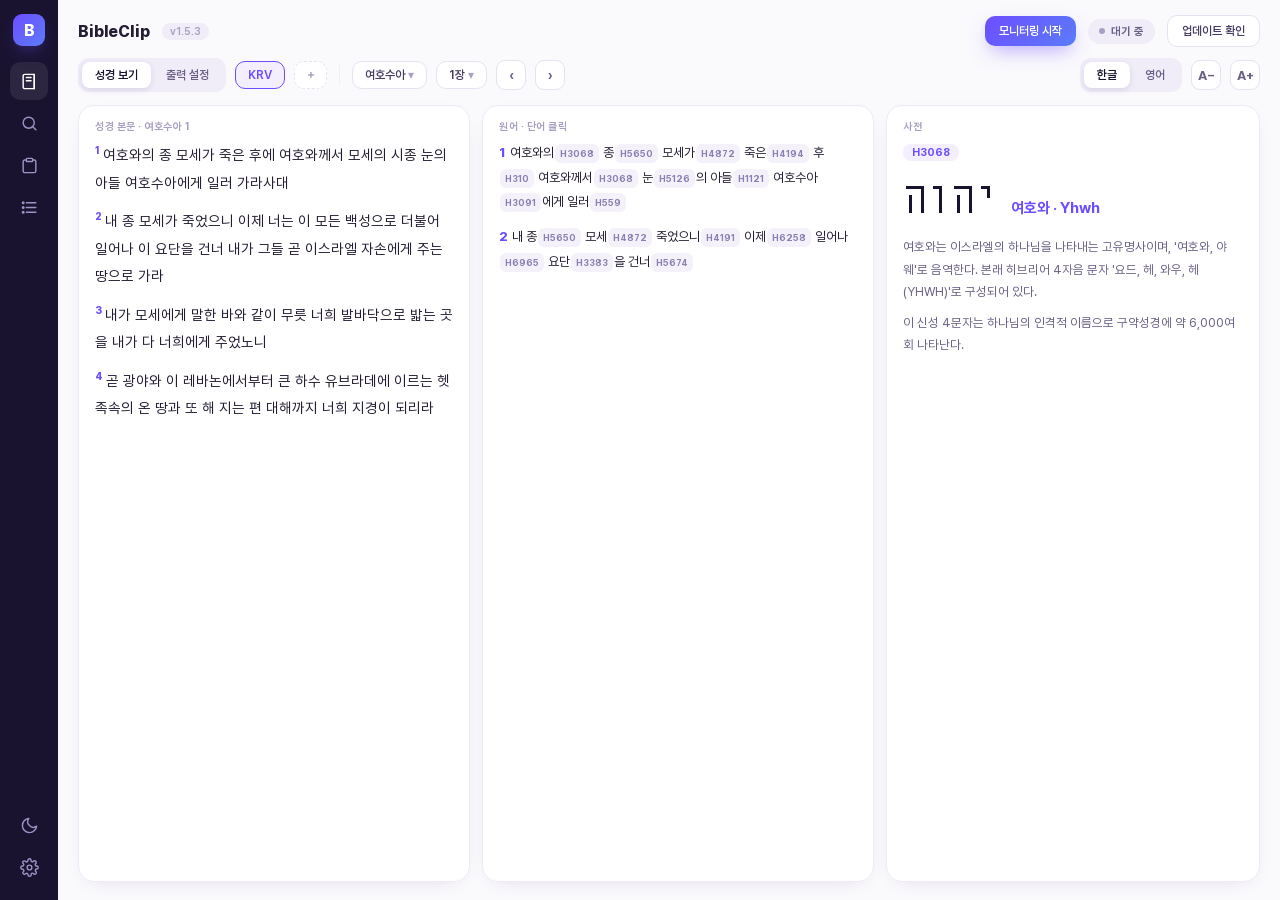
==== web/index.html @ 276874b5 "feat(web): 출력 설정 탭 (High Phase 3c) 상단 탭(성경 보기/출력 설정)으로 뷰어↔설정 화면 전환. 설정 화면은 표기 설정(세그 7개+토글 3개) · 출력 순" ====
<!DOCTYPE html>
<html lang="ko" data-theme="light">
<head>
<meta charset="UTF-8">
<meta name="viewport" content="width=device-width, initial-scale=1.0">
<title>BibleClip</title>
<link rel="stylesheet" href="css/fonts.css">
<link rel="stylesheet" href="css/tokens.css">
<link rel="stylesheet" href="css/styles.css">
</head>
<body>
<!-- Phase 1: static design system. Sample content is hardcoded (여호수아 1);
     real data wiring to the Library core comes in Phase 2 (pywebview bridge). -->
<div class="app">

  <!-- Left rail -->
  <nav class="rail">
    <div class="logo-tile">B</div>
    <div class="nav-icon on" title="성경 보기" aria-label="성경 보기">
      <!-- book -->
      <svg viewBox="0 0 24 24" fill="none" stroke="currentColor" stroke-width="1.8" stroke-linecap="round" stroke-linejoin="round"><path d="M4 5a2 2 0 0 1 2-2h12v18H6a2 2 0 0 1-2-2z"/><path d="M18 3v18"/><path d="M8 7h6M8 11h6"/></svg>
    </div>
    <div class="nav-icon" title="검색" aria-label="검색">
      <!-- search -->
      <svg viewBox="0 0 24 24" fill="none" stroke="currentColor" stroke-width="1.8" stroke-linecap="round" stroke-linejoin="round"><circle cx="11" cy="11" r="7"/><path d="m20 20-3.2-3.2"/></svg>
    </div>
    <div class="nav-icon" id="log-toggle" title="클립보드 로그" aria-label="클립보드 로그">
      <!-- clipboard -->
      <svg viewBox="0 0 24 24" fill="none" stroke="currentColor" stroke-width="1.8" stroke-linecap="round" stroke-linejoin="round"><rect x="8" y="3" width="8" height="4" rx="1"/><path d="M16 5h2a2 2 0 0 1 2 2v12a2 2 0 0 1-2 2H6a2 2 0 0 1-2-2V7a2 2 0 0 1 2-2h2"/></svg>
      <span class="nav-dot" id="log-dot" hidden></span>
    </div>
    <div class="nav-icon" title="역본 순서" aria-label="역본 순서">
      <!-- list -->
      <svg viewBox="0 0 24 24" fill="none" stroke="currentColor" stroke-width="1.8" stroke-linecap="round" stroke-linejoin="round"><path d="M8 6h12M8 12h12M8 18h12"/><circle cx="4" cy="6" r="1"/><circle cx="4" cy="12" r="1"/><circle cx="4" cy="18" r="1"/></svg>
    </div>
    <div class="spacer"></div>
    <div class="nav-icon" id="theme-toggle" title="테마 전환" aria-label="테마 전환">
      <!-- moon -->
      <svg viewBox="0 0 24 24" fill="none" stroke="currentColor" stroke-width="1.8" stroke-linecap="round" stroke-linejoin="round"><path d="M21 12.8A9 9 0 1 1 11.2 3a7 7 0 0 0 9.8 9.8z"/></svg>
    </div>
    <div class="nav-icon" title="설정" aria-label="설정">
      <!-- gear -->
      <svg viewBox="0 0 24 24" fill="none" stroke="currentColor" stroke-width="1.8" stroke-linecap="round" stroke-linejoin="round"><circle cx="12" cy="12" r="3"/><path d="M19.4 15a1.6 1.6 0 0 0 .3 1.8l.1.1a2 2 0 1 1-2.8 2.8l-.1-.1a1.6 1.6 0 0 0-1.8-.3 1.6 1.6 0 0 0-1 1.5V21a2 2 0 1 1-4 0v-.1a1.6 1.6 0 0 0-1-1.5 1.6 1.6 0 0 0-1.8.3l-.1.1a2 2 0 1 1-2.8-2.8l.1-.1a1.6 1.6 0 0 0 .3-1.8 1.6 1.6 0 0 0-1.5-1H3a2 2 0 1 1 0-4h.1a1.6 1.6 0 0 0 1.5-1 1.6 1.6 0 0 0-.3-1.8l-.1-.1a2 2 0 1 1 2.8-2.8l.1.1a1.6 1.6 0 0 0 1.8.3H9a1.6 1.6 0 0 0 1-1.5V3a2 2 0 1 1 4 0v.1a1.6 1.6 0 0 0 1 1.5 1.6 1.6 0 0 0 1.8-.3l.1-.1a2 2 0 1 1 2.8 2.8l-.1.1a1.6 1.6 0 0 0-.3 1.8V9a1.6 1.6 0 0 0 1.5 1H21a2 2 0 1 1 0 4h-.1a1.6 1.6 0 0 0-1.5 1z"/></svg>
    </div>
  </nav>

  <!-- Main -->
  <div class="main">

    <!-- Top bar -->
    <header class="topbar">
      <span class="brand">BibleClip</span>
      <span class="ver">v1.5.3</span>
      <span class="spacer"></span>
      <button class="btn primary" id="monitor-btn">모니터링 시작</button>
      <span class="badge" id="status-badge">대기 중</span>
      <button class="btn">업데이트 확인</button>
    </header>

    <!-- Controls -->
    <div class="controls">
      <div class="seg" id="tab-seg" data-seg="tab">
        <div class="opt on" data-tab="viewer">성경 보기</div>
        <div class="opt" data-tab="settings">출력 설정</div>
      </div>
      <!-- Viewer-only controls; hidden while the 출력 설정 tab is active. -->
      <span class="viewer-controls" id="viewer-controls">
        <!-- Only the versions currently in use show as chips (rendered live into
             #ver-chips); the rest live behind the "+" (역본 추가·관리). The first
             chip is the primary version — it drives the book/chapter pickers and
             the original-language panel. Clicking a chip removes it. -->
        <span class="ver-chips" id="ver-chips"><span class="pill sel">KRV</span></span>
        <span class="pill add" id="ver-add" title="역본 추가·관리">＋</span>
        <span class="vsep"></span>
        <span class="pill dropdown" id="book-pill">여호수아</span>
        <span class="pill dropdown" id="chapter-pill">1장</span>
        <span class="mini" id="prev-ch" title="이전 장">‹</span>
        <span class="mini" id="next-ch" title="다음 장">›</span>
        <span class="spacer"></span>
        <div class="seg" data-seg="lang">
          <div class="opt on">한글</div>
          <div class="opt">영어</div>
        </div>
        <span class="mini" title="글자 작게">A−</span>
        <span class="mini" title="글자 크게">A+</span>
      </span>
    </div>

    <!-- Three panels -->
    <div class="panels" id="viewer-view">

      <!-- Scripture -->
      <section class="card">
        <div class="card-head" id="scripture-head">성경 본문 · 여호수아 1</div>
        <div class="card-body scripture" id="scripture">
          <div class="v"><span class="vnum">1</span>여호와의 종 모세가 죽은 후에 여호와께서 모세의 시종 눈의 아들 여호수아에게 일러 가라사대</div>
          <div class="v"><span class="vnum">2</span>내 종 모세가 죽었으니 이제 너는 이 모든 백성으로 더불어 일어나 이 요단을 건너 내가 그들 곧 이스라엘 자손에게 주는 땅으로 가라</div>
          <div class="v"><span class="vnum">3</span>내가 모세에게 말한 바와 같이 무릇 너희 발바닥으로 밟는 곳을 내가 다 너희에게 주었노니</div>
          <div class="v"><span class="vnum">4</span>곧 광야와 이 레바논에서부터 큰 하수 유브라데에 이르는 헷 족속의 온 땅과 또 해 지는 편 대해까지 너희 지경이 되리라</div>
        </div>
      </section>

      <!-- Interlinear / original language -->
      <section class="card">
        <div class="card-head">원어 · 단어 클릭</div>
        <div class="card-body interlin" id="interlin">
          <div class="v"><span class="vnum">1</span>여호와의<span class="strong">H3068</span> 종<span class="strong">H5650</span> 모세가<span class="strong">H4872</span> 죽은<span class="strong">H4194</span> 후<span class="strong">H310</span> 여호와께서<span class="strong">H3068</span> 눈<span class="strong">H5126</span>의 아들<span class="strong">H1121</span> 여호수아<span class="strong">H3091</span>에게 일러<span class="strong">H559</span></div>
          <div class="v"><span class="vnum">2</span>내 종<span class="strong">H5650</span> 모세<span class="strong">H4872</span> 죽었으니<span class="strong">H4191</span> 이제<span class="strong">H6258</span> 일어나<span class="strong">H6965</span> 요단<span class="strong">H3383</span>을 건너<span class="strong">H5674</span></div>
        </div>
      </section>

      <!-- Lexicon -->
      <section class="card">
        <div class="card-head">사전</div>
        <div class="card-body lex" id="lexicon">
          <span class="chip">H3068</span>
          <div class="lex-head">
            <span class="heb">יהוה</span>
            <span class="rom">여호와 · Yhwh</span>
          </div>
          <div class="lex-body">
            <p>여호와는 이스라엘의 하나님을 나타내는 고유명사이며, '여호와, 야웨'로 음역한다. 본래 히브리어 4자음 문자 '요드, 헤, 와우, 헤(YHWH)'로 구성되어 있다.</p>
            <p>이 신성 4문자는 하나님의 인격적 이름으로 구약성경에 약 6,000여회 나타난다.</p>
          </div>
        </div>
      </section>

    </div>

    <!-- Output-settings view (출력 설정 탭). Format rows + output order are
         rendered live by app.js; the preview shows what a caught reference
         would put on the clipboard. -->
    <div class="settings-view" id="settings-view" hidden>
      <section class="card set-card">
        <div class="card-head">표기 설정 · 한국어 역본</div>
        <div class="card-body">
          <p class="set-note">※ 영어 역본(ESV/NKJV 등)은 항상 영어식+하이픈으로 출력됩니다.</p>
          <div id="set-format"></div>
        </div>
      </section>
      <section class="card set-card">
        <div class="card-head">출력 순서 · 복사에 사용할 역본</div>
        <div class="card-body" id="set-order"></div>
      </section>
      <section class="card set-card">
        <div class="card-head">미리보기 · 요 1:1-3</div>
        <div class="card-body"><pre class="preview" id="set-preview">…</pre></div>
      </section>
    </div>
  </div>

  <!-- Activity log drawer (slides in from the right; toggled by the rail
       clipboard icon). Lists clipboard references caught while monitoring;
       each row re-navigates the viewer when clicked. -->
  <aside class="drawer" id="log-drawer" hidden>
    <div class="drawer-head">
      <span>클립보드 로그</span>
      <span class="drawer-close" id="log-close" title="닫기">✕</span>
    </div>
    <div class="drawer-body" id="log-list">
      <div class="log-empty">모니터링 중 인식한 구절이 여기에 쌓입니다.</div>
    </div>
  </aside>

</div>

<!-- Transient confirmation when a reference is converted on the clipboard. -->
<div class="toast-wrap" id="toast-wrap"></div>

<script src="app.js"></script>
</body>
</html>
---- web/css/fonts.css ----
/* BibleClip — bundled webfont (Pretendard, SIL OFL 1.1).
   Self-hosted for offline / identical rendering on Windows + macOS.
   src order: woff2 (smallest, what the webview actually loads) → otf (mac
   distribution) → ttf (windows distribution). All three are shipped in
   web/fonts/ per the design requirement to provide ttf + otf together. */

@font-face {
  font-family: "Pretendard";
  font-style: normal; font-weight: 400; font-display: swap;
  src: url("../fonts/Pretendard-Regular.woff2") format("woff2"),
       url("../fonts/Pretendard-Regular.otf") format("opentype"),
       url("../fonts/Pretendard-Regular.ttf") format("truetype");
}
@font-face {
  font-family: "Pretendard";
  font-style: normal; font-weight: 600; font-display: swap;
  src: url("../fonts/Pretendard-SemiBold.woff2") format("woff2"),
       url("../fonts/Pretendard-SemiBold.otf") format("opentype"),
       url("../fonts/Pretendard-SemiBold.ttf") format("truetype");
}
@font-face {
  font-family: "Pretendard";
  font-style: normal; font-weight: 700; font-display: swap;
  src: url("../fonts/Pretendard-Bold.woff2") format("woff2"),
       url("../fonts/Pretendard-Bold.otf") format("opentype"),
       url("../fonts/Pretendard-Bold.ttf") format("truetype");
}
@font-face {
  font-family: "Pretendard";
  font-style: normal; font-weight: 800; font-display: swap;
  src: url("../fonts/Pretendard-ExtraBold.woff2") format("woff2"),
       url("../fonts/Pretendard-ExtraBold.otf") format("opentype"),
       url("../fonts/Pretendard-ExtraBold.ttf") format("truetype");
}
---- web/css/tokens.css ----
/* BibleClip — design tokens (High redesign, Phase 1).
   Single source of truth for color / type / spacing / radius / shadow.
   Light is the default; [data-theme="dark"] on <html> swaps the palette.
   Accent (purple/indigo) and the left rail stay constant across themes. */

:root {
  /* ---- Accent (theme-invariant) ---- */
  --accent:        #6D4DFF;
  --accent-2:      #5B7CFA;
  --accent-hover:  #5B3DF0;
  --accent-grad:   linear-gradient(135deg, #6D4DFF, #5B7CFA);
  --on-accent:     #FFFFFF;
  /* accent as TEXT (verse #, chip, romanization, links). Brightened in dark
     mode for legibility on dark surfaces. */
  --accent-text:   #6D4DFF;

  /* ---- Left rail (dark in both themes) ---- */
  --rail-bg:       #1A1330;
  --rail-icon:     #9D92C4;
  --rail-icon-on:  #FFFFFF;
  --rail-icon-on-bg: rgba(255, 255, 255, .08);

  /* ---- Surfaces / text (LIGHT) ---- */
  --app-bg:        #FAF9FC;
  --card-bg:       #FFFFFF;
  --card-border:   #EFEBF6;
  --card-shadow:   0 6px 22px -14px rgba(60, 40, 100, .25);
  --text:          #241D33;
  --text-muted:    #6A6086;
  --text-dim:      #A99FC0;
  --hairline:      #EEF0F3;

  /* ---- Controls (LIGHT) ---- */
  --pill-bg:       #FFFFFF;
  --pill-border:   #E7E2F0;
  --pill-text:     #473D63;
  --pill-sel-bg:   #F3EFFE;
  --pill-sel-border: var(--accent);
  --pill-sel-text: var(--accent);
  --seg-bg:        #F0ECF8;
  --seg-sel-bg:    #FFFFFF;
  --seg-text:      #6A6086;
  --seg-sel-text:  #1A1330;
  --seg-sel-shadow: 0 2px 6px rgba(60, 40, 100, .12);

  /* ---- Scripture / original-language accents (LIGHT) ---- */
  --vtag:          var(--accent-text);
  --strong-bg:     #F4F1FB;
  --strong-fg:     #8A7FB0;
  --chip-bg:       #F3EFFE;
  --chip-fg:       var(--accent-text);
  --heb:           #1A1330;
  --rom:           var(--accent-text);
  --link:          var(--accent-text);

  /* ---- Status badge (LIGHT) ---- */
  --badge-ok-bg:   #EEF7EE;
  --badge-ok-fg:   #5B8F5B;
  --badge-ok-dot:  #46C160;
  --badge-off-bg:  #F0ECF8;
  --badge-off-fg:  #6A6086;
  --badge-off-dot: #A99FC0;
  --ver-pill-bg:   #F0ECF8;
  --ver-pill-fg:   #A99FC0;

  /* ---- Type ----
     UI + scripture body both use Pretendard (bundled as ttf+otf, see
     css/fonts.css). --font-heb is a Hebrew-capable stack for lexicon glyphs. */
  --font-ui: "Pretendard", "Apple SD Gothic Neo", "Malgun Gothic",
             "Segoe UI", "Noto Sans KR", system-ui, sans-serif;
  --font-heb: "SBL Hebrew", "Times New Roman", "Noto Serif Hebrew", serif;

  --fs-scripture: 14.5px;
  --lh-scripture: 1.9;
  --fs-heb: 48px;          /* lexicon headword (original-language) — prominent */

  /* ---- Spacing scale (4px base) ---- */
  --sp-1: 4px;
  --sp-2: 8px;
  --sp-3: 12px;
  --sp-4: 16px;
  --sp-5: 20px;
  --sp-6: 24px;

  /* ---- Radius ---- */
  --r-sm:   8px;
  --r-md:   10px;
  --r-lg:   16px;
  --r-pill: 999px;

  --rail-w: 58px;
}

:root[data-theme="dark"] {
  --accent-text:   #9A86FF;        /* brighter purple for text on dark surfaces */
  --app-bg:        #0F0B1A;
  --card-bg:       #171127;
  --card-border:   #2A2140;
  --card-shadow:   0 8px 26px -16px rgba(0, 0, 0, .7);
  --text:          #ECE9F5;
  --text-muted:    #A99FC6;
  --text-dim:      #7D7399;
  --hairline:      #241C3A;

  --pill-bg:       #1D1633;
  --pill-border:   #2A2140;
  --pill-text:     #CFC9E4;
  --pill-sel-bg:   #241A3F;
  --seg-bg:        #1D1633;
  --seg-sel-bg:    #2A2140;
  --seg-text:      #A99FC6;
  --seg-sel-text:  #FFFFFF;
  --seg-sel-shadow: 0 2px 6px rgba(0, 0, 0, .4);

  --strong-bg:     #241A3F;
  --strong-fg:     #B9AEF0;
  --chip-bg:       #241A3F;
  --heb:           #ECE9F5;

  --badge-ok-bg:   #14301C;
  --badge-ok-fg:   #7FD08B;
  --badge-off-bg:  #1D1633;
  --badge-off-fg:  #A99FC6;
  --ver-pill-bg:   #1D1633;
  --ver-pill-fg:   #7D7399;
}
---- web/css/styles.css ----
/* BibleClip — component & layout styles (High redesign, Phase 1).
   Consumes tokens.css. No data wiring yet (Phase 2). */

* { box-sizing: border-box; margin: 0; padding: 0; }

/* The [hidden] attribute must always win over component display rules
   (.drawer/.panels/etc. set display, which would otherwise outrank it). */
[hidden] { display: none !important; }

html, body { height: 100%; }

body {
  font-family: var(--font-ui);
  background: var(--app-bg);
  color: var(--text);
  -webkit-font-smoothing: antialiased;
  text-rendering: optimizeLegibility;
}

/* ===== App shell: rail + main ===== */
.app {
  display: flex;
  height: 100vh;
  min-height: 0;
  position: relative;  /* anchors the activity-log drawer overlay */
}

/* ---- Left rail ---- */
.rail {
  width: var(--rail-w);
  flex: 0 0 var(--rail-w);
  background: var(--rail-bg);
  display: flex;
  flex-direction: column;
  align-items: center;
  padding: 14px 0;
  gap: 4px;
}
.rail .logo-tile {
  width: 32px; height: 32px;
  border-radius: 9px;
  background: var(--accent-grad);
  display: flex; align-items: center; justify-content: center;
  color: #fff; font-weight: 800; font-size: 16px;
  margin-bottom: 12px;
  box-shadow: 0 8px 18px -8px rgba(109, 77, 255, .7);
}
.rail .nav-icon {
  width: 38px; height: 38px;
  border-radius: 10px;
  display: flex; align-items: center; justify-content: center;
  color: var(--rail-icon);
  cursor: pointer;
  transition: background .15s, color .15s;
}
.rail .nav-icon svg { width: 19px; height: 19px; }
.rail .nav-icon:hover { color: #cfc7ea; background: rgba(255,255,255,.05); }
.rail .nav-icon.on { background: var(--rail-icon-on-bg); color: var(--rail-icon-on); }
.rail .spacer { flex: 1; }

/* ---- Main column ---- */
.main {
  flex: 1;
  display: flex;
  flex-direction: column;
  min-width: 0;
}

/* ---- Top bar ---- */
.topbar {
  display: flex;
  align-items: center;
  gap: var(--sp-3);
  padding: 15px 20px 11px;
}
.topbar .brand { font-weight: 800; font-size: 16px; color: var(--text); letter-spacing: -.01em; }
.topbar .ver {
  font-size: 10.5px; font-weight: 600; color: var(--ver-pill-fg);
  background: var(--ver-pill-bg); padding: 2px 8px; border-radius: var(--r-pill);
}
.topbar .spacer { flex: 1; }

.btn {
  font-family: inherit;
  font-size: 12px; font-weight: 600;
  padding: 8px 14px;
  border-radius: var(--r-md);
  border: 1px solid var(--pill-border);
  background: var(--pill-bg);
  color: var(--pill-text);
  cursor: pointer;
  transition: border-color .15s, background .15s, transform .05s;
}
.btn:hover { border-color: var(--accent); }
.btn:active { transform: translateY(1px); }
.btn.primary {
  border: none; color: var(--on-accent);
  background: var(--accent-grad);
  box-shadow: 0 8px 20px -6px rgba(109, 77, 255, .55);
}
.btn.primary:hover { filter: brightness(1.04); }

.badge {
  display: inline-flex; align-items: center; gap: 6px;
  font-size: 11px; font-weight: 700;
  padding: 6px 11px; border-radius: var(--r-pill);
  background: var(--badge-off-bg); color: var(--badge-off-fg);
}
.badge::before {
  content: ""; width: 6px; height: 6px; border-radius: 50%;
  background: var(--badge-off-dot);
}
.badge.on { background: var(--badge-ok-bg); color: var(--badge-ok-fg); }
.badge.on::before {
  background: var(--badge-ok-dot);
  box-shadow: 0 0 0 3px rgba(70, 193, 96, .2);
}

/* ---- Controls row ---- */
.controls {
  display: flex; align-items: center; gap: 9px; flex-wrap: wrap;
  padding: 0 20px 13px;
}
.seg {
  display: inline-flex; background: var(--seg-bg);
  border-radius: 11px; padding: 4px; gap: 2px;
}
.seg .opt {
  font-size: 12px; font-weight: 600; color: var(--seg-text);
  padding: 6px 13px; border-radius: var(--r-sm);
  cursor: pointer; transition: background .15s, color .15s; user-select: none;
}
.seg .opt.on {
  background: var(--seg-sel-bg); color: var(--seg-sel-text);
  box-shadow: var(--seg-sel-shadow);
}
.pill {
  border: 1px solid var(--pill-border); border-radius: var(--r-md);
  background: var(--pill-bg); color: var(--pill-text);
  padding: 6px 12px; font-size: 12px; font-weight: 600;
  cursor: pointer; transition: border-color .15s, background .15s; user-select: none;
}
.pill.sel { border-color: var(--pill-sel-border); color: var(--pill-sel-text); background: var(--pill-sel-bg); }
.pill.dropdown::after { content: " ▾"; color: var(--text-dim); }
/* Compact "add version" button — keeps the row clean (only in-use versions
   show as chips; everything else lives behind this). */
.pill.add {
  padding: 6px 10px; color: var(--text-dim);
  border-style: dashed; font-weight: 700;
}
.pill.add:hover { color: var(--accent); border-color: var(--accent); border-style: solid; }
/* in-use version chips (rendered live; first = primary) */
.ver-chips { display: inline-flex; align-items: center; gap: 6px; flex-wrap: wrap; }
.pill.sel.primary { box-shadow: inset 0 0 0 1px var(--accent); }
.pill.sel.primary::before {
  content: ""; display: inline-block; vertical-align: middle;
  width: 5px; height: 5px; border-radius: 50%;
  background: var(--accent); margin-right: 6px;
}
.pill.sel .x { margin-left: 6px; opacity: .55; font-weight: 700; }
.pill.sel:hover .x { opacity: 1; }
/* subtle divider between version chips and the book/chapter group */
.controls .vsep { width: 1px; height: 20px; background: var(--hairline); margin: 0 3px; }
.mini {
  width: 30px; height: 30px; border-radius: 9px;
  border: 1px solid var(--pill-border); background: var(--pill-bg);
  color: var(--text-muted); font-weight: 700; font-size: 13px;
  display: inline-flex; align-items: center; justify-content: center;
  cursor: pointer; transition: border-color .15s;
}
.mini:hover { border-color: var(--accent); }
.controls .spacer { flex: 1; }
/* Viewer-only controls flow inline within .controls (their own spacer pushes
   the lang/font group right); hidden as a unit on the 출력 설정 tab. */
.viewer-controls {
  display: flex; align-items: center; gap: 9px; flex-wrap: wrap; flex: 1;
}

/* ===== Output-settings view (출력 설정 탭) ===== */
.settings-view {
  flex: 1; overflow-y: auto;
  padding: 0 20px 18px;
  display: flex; flex-direction: column; gap: 12px;
}
.settings-view::-webkit-scrollbar { width: 10px; }
.settings-view::-webkit-scrollbar-thumb {
  background: var(--card-border); border-radius: 999px; border: 3px solid var(--app-bg);
}
.set-card { flex: 0 0 auto; }
.set-card .card-body { padding: 8px 16px 16px; overflow: visible; }
.set-note { font-size: 11.5px; color: var(--text-dim); line-height: 1.6; margin-bottom: 10px; }

.set-row { display: flex; align-items: center; gap: 12px; padding: 6px 0; flex-wrap: wrap; }
.set-label { font-size: 12px; font-weight: 600; color: var(--text-muted); }
.set-row > .set-label { width: 84px; flex: 0 0 84px; }
/* segmented buttons reuse .seg/.opt */
.set-row .seg { flex-wrap: wrap; }

.set-toggle {
  display: flex; align-items: center; justify-content: space-between;
  gap: 12px; padding: 9px 0; cursor: pointer; user-select: none;
  border-top: 1px solid var(--hairline);
}
.set-toggle:first-child { border-top: none; }
.set-toggle .set-label { flex: 1; color: var(--text); }
.switch {
  position: relative; flex: 0 0 auto;
  width: 38px; height: 22px; border-radius: 999px;
  background: var(--seg-bg); transition: background .15s;
}
.switch .knob {
  position: absolute; top: 3px; left: 3px;
  width: 16px; height: 16px; border-radius: 50%;
  background: #fff; box-shadow: 0 1px 3px rgba(0,0,0,.3); transition: left .15s;
}
.switch.on { background: var(--accent); }
.switch.on .knob { left: 19px; }

/* output order list */
.order-row {
  display: flex; align-items: center; gap: 8px;
  padding: 7px 10px; margin-bottom: 6px;
  border: 1px solid var(--card-border); border-radius: var(--r-md);
}
.order-idx { font-size: 11px; font-weight: 700; color: var(--accent-text); width: 16px; }
.order-name { flex: 1; font-size: 12.5px; font-weight: 600; color: var(--text); }
.order-disp { color: var(--text-dim); font-weight: 500; font-size: 11px; margin-left: 6px; }
.order-btn {
  width: 26px; height: 26px; border-radius: 7px;
  border: 1px solid var(--pill-border); background: var(--pill-bg);
  color: var(--text-muted); font-size: 12px; font-weight: 700;
  display: inline-flex; align-items: center; justify-content: center; cursor: pointer;
  transition: border-color .15s, color .15s;
}
.order-btn:hover { border-color: var(--accent); color: var(--accent); }
.order-btn[disabled] { opacity: .35; cursor: default; border-color: var(--pill-border); color: var(--text-dim); }
.order-empty { color: var(--text-dim); font-size: 12.5px; padding: 6px 0 10px; }
.set-add {
  margin-top: 4px; padding: 7px 12px; font-size: 12px; font-weight: 700;
  color: var(--text-dim); border: 1px dashed var(--pill-border);
  border-radius: var(--r-md); background: none; cursor: pointer;
  transition: border-color .15s, color .15s;
}
.set-add:hover { color: var(--accent); border-color: var(--accent); border-style: solid; }

.preview {
  font-family: var(--font-ui); font-size: 12.5px; line-height: 1.8;
  color: var(--text-muted); white-space: pre-wrap; word-break: break-word; margin: 0;
}

/* ===== Three-panel grid ===== */
.panels {
  flex: 1;
  display: grid;
  grid-template-columns: 1.05fr 1.05fr 1fr;
  gap: 12px;
  padding: 0 20px 18px;
  min-height: 0;
}
.card {
  background: var(--card-bg);
  border: 1px solid var(--card-border);
  border-radius: var(--r-lg);
  box-shadow: var(--card-shadow);
  display: flex; flex-direction: column;
  min-height: 0; overflow: hidden;
}
.card .card-head {
  font-size: 10.5px; font-weight: 700; letter-spacing: .05em;
  color: var(--text-dim);
  padding: 14px 16px 6px;
  text-transform: uppercase;
}
.card .card-body {
  padding: 2px 16px 16px;
  overflow-y: auto;
  flex: 1;
}

/* ---- Scripture panel (sans-serif body; Strong's codes hidden here) ---- */
.scripture { font-family: var(--font-ui); font-size: var(--fs-scripture); line-height: var(--lh-scripture); color: var(--text); }
.scripture .v { margin-bottom: 11px; }
.scripture .v.multi { margin-bottom: 15px; }
.scripture .vnum {
  color: var(--vtag); font-weight: 800; font-size: .7em;
  vertical-align: super; margin-right: 3px; font-family: var(--font-ui);
}
/* one line per version when several are shown in parallel */
.scripture .vline { display: block; }
.scripture .vline + .vline { margin-top: 4px; }
.scripture .vver {
  display: inline-block; font-size: 9.5px; font-weight: 800;
  color: var(--chip-fg); background: var(--chip-bg);
  border-radius: 6px; padding: 1px 6px; margin-right: 6px;
  vertical-align: middle; letter-spacing: .02em; font-family: var(--font-ui);
}

/* Strong's number chip (inline, in scripture + interlinear) */
.strong {
  display: inline-block; font-family: var(--font-ui);
  font-size: 9px; font-weight: 700; vertical-align: middle;
  color: var(--strong-fg); background: var(--strong-bg);
  border-radius: 6px; padding: 1px 5px; margin: 0 1px;
  cursor: pointer;
}
.strong:hover { color: var(--accent); }

/* ---- Interlinear panel ---- */
.interlin { font-size: 13px; line-height: var(--lh-scripture); color: var(--text); }
.interlin .v { margin-bottom: 10px; }
.interlin .vnum { color: var(--vtag); font-weight: 800; margin-right: 4px; }

/* ---- Lexicon panel ---- */
.lex .chip {
  display: inline-block; font-size: 10.5px; font-weight: 700;
  color: var(--chip-fg); background: var(--chip-bg);
  border-radius: var(--r-sm); padding: 2px 9px; margin-bottom: 8px;
}
.lex .lex-head { display: flex; align-items: baseline; gap: 12px; flex-wrap: wrap; margin-bottom: 12px; }
.lex .lex-head .heb { font-family: var(--font-heb); font-size: var(--fs-heb); line-height: 1.15; color: var(--heb); }
.lex .lex-head .rom { color: var(--rom); font-weight: 700; font-size: 15px; }
.lex .lex-body { font-size: 12.5px; line-height: 1.8; color: var(--text-muted); }
.lex .lex-body p { margin-bottom: 8px; }

/* ---- Scrollbars (web view) ---- */
.card-body::-webkit-scrollbar { width: 10px; }
.card-body::-webkit-scrollbar-thumb {
  background: var(--card-border); border-radius: 999px;
  border: 3px solid var(--card-bg);
}
.card-body::-webkit-scrollbar-thumb:hover { background: var(--text-dim); }

/* ---- Dropdown menu (book / chapter / version pickers) ---- */
.menu {
  position: fixed; z-index: 100;
  min-width: 120px; max-height: 320px; overflow-y: auto;
  background: var(--card-bg);
  border: 1px solid var(--card-border);
  border-radius: var(--r-md);
  box-shadow: 0 14px 40px -12px rgba(40, 25, 70, .45);
  padding: 5px;
}
.menu .menu-item {
  font-size: 12.5px; font-weight: 600; color: var(--text);
  padding: 7px 11px; border-radius: var(--r-sm); cursor: pointer; white-space: nowrap;
}
.menu .menu-item:hover { background: var(--seg-bg); }
.menu .menu-item.on { color: var(--accent-text); background: var(--pill-sel-bg); }
.menu.chapters { display: grid; grid-template-columns: repeat(5, 1fr); gap: 2px; min-width: 200px; }
.menu.chapters .menu-item { text-align: center; padding: 7px 0; }
.menu::-webkit-scrollbar { width: 9px; }
.menu::-webkit-scrollbar-thumb { background: var(--card-border); border-radius: 999px; border: 2px solid var(--card-bg); }

/* ---- Lexicon: <num> cross-reference (from markup converter) ---- */
.lex-body .lex-num { color: var(--accent-text); text-decoration: underline; cursor: pointer; font-weight: 600; }
.lex-body b { font-weight: 700; }
.lex-body sup { font-size: .72em; }

/* ---- Loading / empty state ---- */
.panel-loading { color: var(--text-dim); font-size: 12.5px; font-family: var(--font-ui); padding: 6px 0; }

/* ---- Caught-verse highlight (clipboard monitor auto-navigation) ---- */
.scripture .v.hl {
  background: var(--pill-sel-bg);
  border-radius: var(--r-sm);
  margin-left: -8px; margin-right: -8px;
  padding: 4px 8px;
  box-shadow: inset 3px 0 0 var(--accent);
  animation: hl-flash 1.1s ease-out 1;
}
@keyframes hl-flash {
  0% { background: var(--accent); color: var(--on-accent); }
  100% { background: var(--pill-sel-bg); }
}

/* ---- Rail unread dot (new entries in the log drawer) ---- */
.rail .nav-icon { position: relative; }
.nav-dot {
  position: absolute; top: 6px; right: 6px;
  width: 7px; height: 7px; border-radius: 50%;
  background: var(--accent); box-shadow: 0 0 0 2px var(--rail-bg);
}

/* ---- Activity log drawer ---- */
.drawer {
  position: absolute; top: 0; right: 0; bottom: 0;
  width: 320px; max-width: 80vw;
  background: var(--card-bg);
  border-left: 1px solid var(--card-border);
  box-shadow: -18px 0 50px -22px rgba(40, 25, 70, .5);
  display: flex; flex-direction: column;
  z-index: 90;
  animation: drawer-in .18s ease-out;
}
/* `display: flex` above outranks the UA [hidden] rule, so restore it
   explicitly — otherwise the drawer is stuck visible. */
.drawer[hidden] { display: none; }
@keyframes drawer-in { from { transform: translateX(20px); opacity: 0; } to { transform: none; opacity: 1; } }
.drawer-head {
  display: flex; align-items: center; justify-content: space-between;
  padding: 16px 18px 12px;
  font-size: 12px; font-weight: 700; letter-spacing: .04em;
  color: var(--text); text-transform: uppercase;
  border-bottom: 1px solid var(--hairline);
}
.drawer-close { cursor: pointer; color: var(--text-dim); font-size: 13px; padding: 2px 6px; border-radius: var(--r-sm); }
.drawer-close:hover { color: var(--accent); background: var(--seg-bg); }
.drawer-body { flex: 1; overflow-y: auto; padding: 10px; }
.drawer-body::-webkit-scrollbar { width: 10px; }
.drawer-body::-webkit-scrollbar-thumb { background: var(--card-border); border-radius: 999px; border: 3px solid var(--card-bg); }
.log-empty { color: var(--text-dim); font-size: 12.5px; padding: 10px 8px; line-height: 1.7; }
.log-row {
  border: 1px solid var(--card-border); border-radius: var(--r-md);
  padding: 9px 11px; margin-bottom: 7px; cursor: pointer;
  transition: border-color .15s, background .15s;
}
.log-row:hover { border-color: var(--accent); background: var(--pill-sel-bg); }
.log-row.keyword { cursor: default; }
.log-row.keyword:hover { border-color: var(--card-border); background: none; }
.log-ref { font-size: 13px; font-weight: 700; color: var(--text); }
.log-meta { font-size: 11px; color: var(--text-dim); margin-top: 3px; display: flex; gap: 8px; }
.log-count { color: var(--accent-text); font-weight: 700; }

/* ---- Toast ---- */
.toast-wrap {
  position: fixed; left: 50%; bottom: 26px; transform: translateX(-50%);
  display: flex; flex-direction: column; gap: 8px; align-items: center;
  z-index: 200; pointer-events: none;
}
.toast {
  background: var(--card-bg); color: var(--text);
  border: 1px solid var(--card-border); border-radius: var(--r-pill);
  box-shadow: 0 14px 40px -12px rgba(40, 25, 70, .45);
  padding: 9px 16px; font-size: 12.5px; font-weight: 600;
  display: flex; align-items: center; gap: 8px;
  animation: toast-in .2s ease-out;
}
.toast::before { content: ""; width: 7px; height: 7px; border-radius: 50%; background: var(--badge-ok-dot); }
.toast.fade { opacity: 0; transition: opacity .3s; }
@keyframes toast-in { from { transform: translateY(10px); opacity: 0; } to { transform: none; opacity: 1; } }

/* ---- Responsive: stack panels when narrow ---- */
@media (max-width: 860px) {
  .panels { grid-template-columns: 1fr; }
}
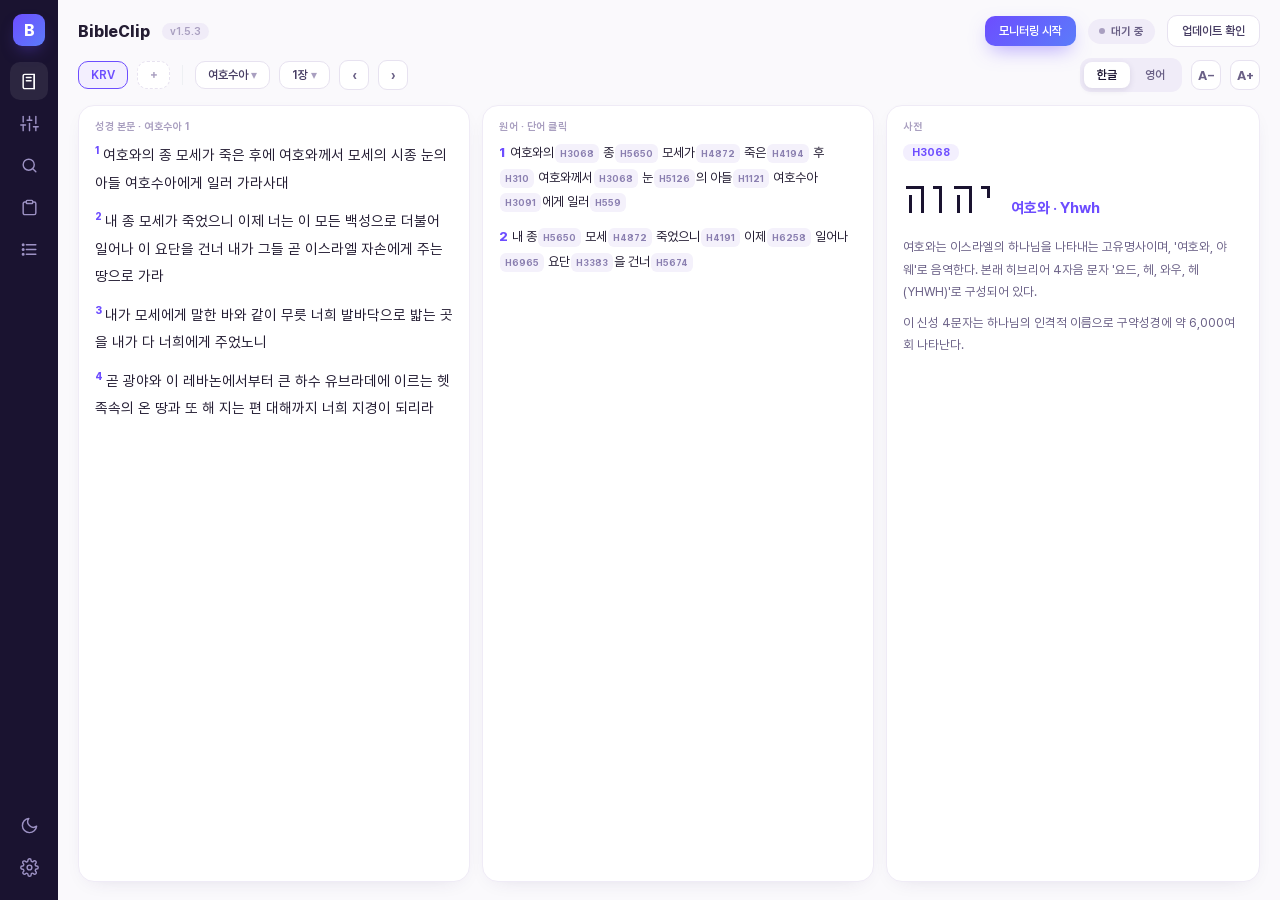
==== commit c87c0ee9: "feat(web): 검색·사전 강화·재복사·칩 드래그·UX 패치 (High Phase 3d) 검색 패널, 사전 정교화, 클립보드 로그 재복사, 역본 칩 드래그 순서조정, 원어 ho" ====
--- a/web/index.html
+++ b/web/index.html
@@ -16,11 +16,15 @@
   <!-- Left rail -->
   <nav class="rail">
     <div class="logo-tile">B</div>
-    <div class="nav-icon on" title="성경 보기" aria-label="성경 보기">
+    <div class="nav-icon on" id="nav-viewer" title="성경 보기" aria-label="성경 보기">
       <!-- book -->
       <svg viewBox="0 0 24 24" fill="none" stroke="currentColor" stroke-width="1.8" stroke-linecap="round" stroke-linejoin="round"><path d="M4 5a2 2 0 0 1 2-2h12v18H6a2 2 0 0 1-2-2z"/><path d="M18 3v18"/><path d="M8 7h6M8 11h6"/></svg>
     </div>
-    <div class="nav-icon" title="검색" aria-label="검색">
+    <div class="nav-icon" id="nav-settings" title="출력 설정" aria-label="출력 설정">
+      <!-- sliders -->
+      <svg viewBox="0 0 24 24" fill="none" stroke="currentColor" stroke-width="1.8" stroke-linecap="round" stroke-linejoin="round"><line x1="4" y1="21" x2="4" y2="14"/><line x1="4" y1="10" x2="4" y2="3"/><line x1="12" y1="21" x2="12" y2="12"/><line x1="12" y1="8" x2="12" y2="3"/><line x1="20" y1="21" x2="20" y2="16"/><line x1="20" y1="12" x2="20" y2="3"/><line x1="1" y1="14" x2="7" y2="14"/><line x1="9" y1="8" x2="15" y2="8"/><line x1="17" y1="16" x2="23" y2="16"/></svg>
+    </div>
+    <div class="nav-icon" id="nav-search" title="검색" aria-label="검색">
       <!-- search -->
       <svg viewBox="0 0 24 24" fill="none" stroke="currentColor" stroke-width="1.8" stroke-linecap="round" stroke-linejoin="round"><circle cx="11" cy="11" r="7"/><path d="m20 20-3.2-3.2"/></svg>
     </div>
@@ -59,11 +63,8 @@
 
     <!-- Controls -->
     <div class="controls">
-      <div class="seg" id="tab-seg" data-seg="tab">
-        <div class="opt on" data-tab="viewer">성경 보기</div>
-        <div class="opt" data-tab="settings">출력 설정</div>
-      </div>
-      <!-- Viewer-only controls; hidden while the 출력 설정 tab is active. -->
+      <!-- Viewer-only controls; hidden on the 출력 설정 / 검색 views (switched
+           via the left rail icons). -->
       <span class="viewer-controls" id="viewer-controls">
         <!-- Only the versions currently in use show as chips (rendered live into
              #ver-chips); the rest live behind the "+" (역본 추가·관리). The first
@@ -147,6 +148,21 @@
         <div class="card-body"><pre class="preview" id="set-preview">…</pre></div>
       </section>
     </div>
+
+    <!-- Search view (rail 검색 아이콘; 클립보드 #키워드 캡처 시 자동 표시). -->
+    <div class="search-view" id="search-view" hidden>
+      <div class="search-bar">
+        <input type="text" id="search-input" class="search-input"
+               placeholder="검색어 입력 (예: 사랑) — 다른 앱에서 #사랑 복사 시 자동 검색">
+        <button class="btn primary" id="search-go">검색</button>
+      </div>
+      <div class="search-meta" id="search-meta"></div>
+      <div class="card search-card">
+        <div class="card-body" id="search-results">
+          <div class="panel-loading">검색어를 입력하거나, 다른 앱에서 <b>#키워드</b>를 복사하세요.</div>
+        </div>
+      </div>
+    </div>
   </div>
 
   <!-- Activity log drawer (slides in from the right; toggled by the rail
--- a/web/css/styles.css
+++ b/web/css/styles.css
@@ -356,6 +356,62 @@
 .lex-body b { font-weight: 700; }
 .lex-body sup { font-size: .72em; }
 
+/* ---- Lexicon: morphology block (형태소 분석, from 원전분해) ---- */
+.lex .morph {
+  border: 1px solid var(--card-border); border-radius: var(--r-md);
+  padding: 9px 11px; margin-bottom: 12px;
+  font-size: 12.5px; line-height: 1.7; color: var(--text-muted);
+}
+.lex .morph-h { color: var(--accent-text); font-weight: 700; font-size: 10.5px; margin-bottom: 3px; letter-spacing: .03em; }
+.lex .morph b { color: var(--text); }
+
+/* ---- Hover tooltip over original-language words ---- */
+.lex-tip {
+  position: fixed; z-index: 250; max-width: 360px;
+  background: var(--card-bg); color: var(--text-muted);
+  border: 1px solid var(--card-border); border-radius: var(--r-md);
+  box-shadow: 0 14px 40px -12px rgba(40, 25, 70, .45);
+  padding: 10px 13px; font-size: 12px; line-height: 1.6;
+  pointer-events: none;
+}
+.lex-tip .tip-head { display: flex; align-items: baseline; gap: 9px; flex-wrap: wrap; margin-bottom: 2px; }
+/* original-language headword: larger than the dict body (per request) */
+.lex-tip .tip-heb { font-family: var(--font-heb); font-size: 30px; line-height: 1.1; color: var(--heb); }
+.lex-tip .tip-rom { font-size: 13px; font-weight: 700; color: var(--accent-text); }
+.lex-tip .tip-code { font-size: 11px; font-weight: 700; color: var(--accent-text); }
+.interlin .strong { cursor: pointer; }
+
+/* ===== Search view (검색) ===== */
+.search-view {
+  flex: 1; min-height: 0;
+  padding: 0 20px 18px;
+  display: flex; flex-direction: column; gap: 10px;
+}
+.search-bar { display: flex; gap: 8px; }
+.search-input {
+  flex: 1; font-family: inherit; font-size: 13px;
+  padding: 9px 13px; border-radius: var(--r-md);
+  border: 1px solid var(--pill-border); background: var(--card-bg); color: var(--text);
+  outline: none; transition: border-color .15s;
+}
+.search-input:focus { border-color: var(--accent); }
+.search-input::placeholder { color: var(--text-dim); }
+.search-meta { font-size: 11.5px; color: var(--text-dim); padding: 0 2px; }
+.search-card { flex: 1; min-height: 0; }
+.search-card .card-body { padding: 8px 8px 8px 16px; }
+.sr {
+  padding: 9px 11px; margin-bottom: 6px; border-radius: var(--r-md);
+  border: 1px solid transparent; cursor: pointer; transition: background .15s, border-color .15s;
+}
+.sr:hover { background: var(--pill-sel-bg); border-color: var(--card-border); }
+.sr.copied { background: var(--badge-ok-bg); border-color: var(--badge-ok-dot); }
+.sr-ref { font-size: 12px; font-weight: 700; color: var(--accent-text); margin-right: 8px; }
+.sr-text { font-size: 13px; color: var(--text); line-height: 1.7; }
+
+/* ---- Version chip drag-reorder ---- */
+.pill.sel[draggable="true"] { cursor: grab; }
+.pill.sel.dragging { opacity: .45; }
+
 /* ---- Loading / empty state ---- */
 .panel-loading { color: var(--text-dim); font-size: 12.5px; font-family: var(--font-ui); padding: 6px 0; }
 
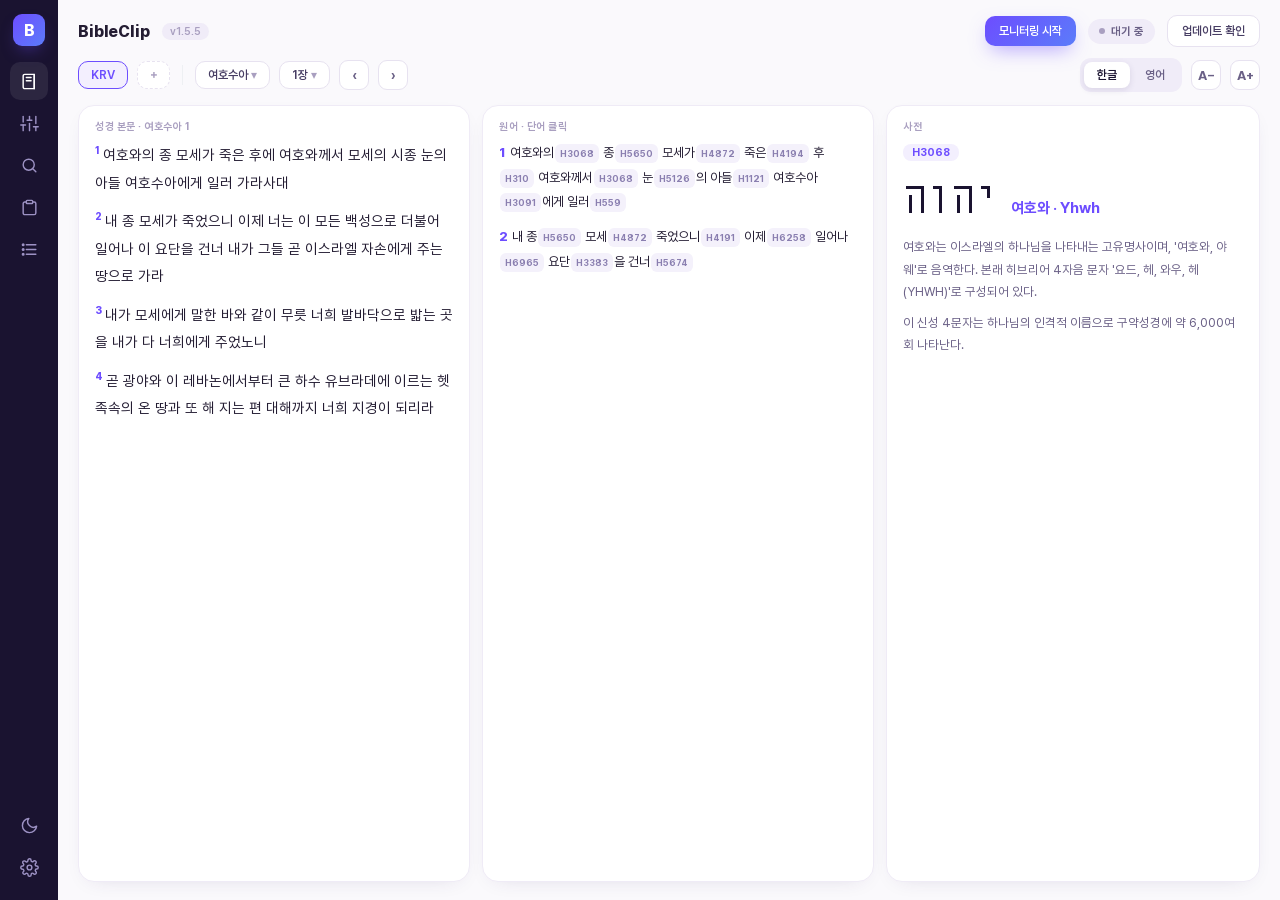
==== commit 5567f8d0: "feat: v1.5.5 — 검색 역본 선택 · 앱 설정 창(⚙) · 검색 클릭 이동 - 검색 역본 선택: 검색 바에 역본 칩(#search-ver), runSearch가 선택 역본" ====
--- a/web/index.html
+++ b/web/index.html
@@ -42,7 +42,7 @@
       <!-- moon -->
       <svg viewBox="0 0 24 24" fill="none" stroke="currentColor" stroke-width="1.8" stroke-linecap="round" stroke-linejoin="round"><path d="M21 12.8A9 9 0 1 1 11.2 3a7 7 0 0 0 9.8 9.8z"/></svg>
     </div>
-    <div class="nav-icon" title="설정" aria-label="설정">
+    <div class="nav-icon" id="nav-app-settings" title="설정" aria-label="설정">
       <!-- gear -->
       <svg viewBox="0 0 24 24" fill="none" stroke="currentColor" stroke-width="1.8" stroke-linecap="round" stroke-linejoin="round"><circle cx="12" cy="12" r="3"/><path d="M19.4 15a1.6 1.6 0 0 0 .3 1.8l.1.1a2 2 0 1 1-2.8 2.8l-.1-.1a1.6 1.6 0 0 0-1.8-.3 1.6 1.6 0 0 0-1 1.5V21a2 2 0 1 1-4 0v-.1a1.6 1.6 0 0 0-1-1.5 1.6 1.6 0 0 0-1.8.3l-.1.1a2 2 0 1 1-2.8-2.8l.1-.1a1.6 1.6 0 0 0 .3-1.8 1.6 1.6 0 0 0-1.5-1H3a2 2 0 1 1 0-4h.1a1.6 1.6 0 0 0 1.5-1 1.6 1.6 0 0 0-.3-1.8l-.1-.1a2 2 0 1 1 2.8-2.8l.1.1a1.6 1.6 0 0 0 1.8.3H9a1.6 1.6 0 0 0 1-1.5V3a2 2 0 1 1 4 0v.1a1.6 1.6 0 0 0 1 1.5 1.6 1.6 0 0 0 1.8-.3l.1-.1a2 2 0 1 1 2.8 2.8l-.1.1a1.6 1.6 0 0 0-.3 1.8V9a1.6 1.6 0 0 0 1.5 1H21a2 2 0 1 1 0 4h-.1a1.6 1.6 0 0 0-1.5 1z"/></svg>
     </div>
@@ -54,12 +54,23 @@
     <!-- Top bar -->
     <header class="topbar">
       <span class="brand">BibleClip</span>
-      <span class="ver">v1.5.3</span>
+      <span class="ver" id="app-ver">v1.5.5</span>
       <span class="spacer"></span>
       <button class="btn primary" id="monitor-btn">모니터링 시작</button>
       <span class="badge" id="status-badge">대기 중</span>
-      <button class="btn">업데이트 확인</button>
+      <button class="btn" id="update-btn">업데이트 확인</button>
     </header>
+
+    <!-- Update-available banner (hidden until a newer release is found). -->
+    <div class="update-banner" id="update-banner" hidden>
+      <span class="ub-text" id="ub-text"></span>
+      <span class="ub-actions">
+        <button class="btn primary" id="ub-install">지금 업데이트</button>
+        <button class="btn" id="ub-open">릴리스 페이지</button>
+        <button class="btn" id="ub-skip">이 버전 건너뛰기</button>
+        <button class="btn" id="ub-close" title="닫기">✕</button>
+      </span>
+    </div>
 
     <!-- Controls -->
     <div class="controls">
@@ -82,8 +93,8 @@
           <div class="opt on">한글</div>
           <div class="opt">영어</div>
         </div>
-        <span class="mini" title="글자 작게">A−</span>
-        <span class="mini" title="글자 크게">A+</span>
+        <span class="mini" id="font-dec" title="글자 작게">A−</span>
+        <span class="mini" id="font-inc" title="글자 크게">A+</span>
       </span>
     </div>
 
@@ -140,7 +151,10 @@
         </div>
       </section>
       <section class="card set-card">
-        <div class="card-head">출력 순서 · 복사에 사용할 역본</div>
+        <div class="card-head set-head">
+          <span>출력 순서 · 복사에 사용할 역본</span>
+          <button class="set-mini" id="db-refresh" title="bible_versions 폴더 다시 스캔">DB 새로고침</button>
+        </div>
         <div class="card-body" id="set-order"></div>
       </section>
       <section class="card set-card">
@@ -154,6 +168,7 @@
       <div class="search-bar">
         <input type="text" id="search-input" class="search-input"
                placeholder="검색어 입력 (예: 사랑) — 다른 앱에서 #사랑 복사 시 자동 검색">
+        <span class="pill dropdown" id="search-ver" title="검색할 역본">KRV</span>
         <button class="btn primary" id="search-go">검색</button>
       </div>
       <div class="search-meta" id="search-meta"></div>
@@ -180,6 +195,68 @@
 
 </div>
 
+<!-- App-wide settings (⚙ gear in the rail). Distinct from the 출력 설정 view:
+     these are app-level preferences. Controls are populated from
+     api.get_app_settings() and written back via api.set_app_setting(). -->
+<div class="modal-overlay" id="settings-modal" hidden>
+  <div class="modal" role="dialog" aria-label="설정">
+    <div class="modal-head">
+      <span>설정</span>
+      <span class="modal-close" id="settings-close" title="닫기">✕</span>
+    </div>
+    <div class="modal-body">
+      <div class="set-group">
+        <div class="set-group-h">클립보드</div>
+        <div class="set-row">
+          <span class="set-label">확인 간격</span>
+          <div class="seg" id="opt-poll">
+            <div class="opt" data-val="0.25">빠름 · 0.25초</div>
+            <div class="opt" data-val="0.5">기본 · 0.5초</div>
+            <div class="opt" data-val="1.0">느림 · 1초</div>
+          </div>
+        </div>
+        <p class="set-note">간격이 짧을수록 빠르게 인식하지만 CPU를 조금 더 씁니다.</p>
+      </div>
+
+      <div class="set-group">
+        <div class="set-group-h">사전</div>
+        <div class="set-row">
+          <span class="set-label">기본 언어</span>
+          <div class="seg" id="opt-lex-lang">
+            <div class="opt" data-val="ko">한글</div>
+            <div class="opt" data-val="en">영어</div>
+          </div>
+        </div>
+      </div>
+
+      <div class="set-group">
+        <div class="set-group-h">검색 · 업데이트</div>
+        <div class="set-toggle" id="opt-search-nav">
+          <span class="set-label">검색 결과 클릭 시 본문으로 이동</span>
+          <span class="switch"><span class="knob"></span></span>
+        </div>
+        <div class="set-toggle" id="opt-auto-update">
+          <span class="set-label">시작 시 자동으로 업데이트 확인</span>
+          <span class="switch"><span class="knob"></span></span>
+        </div>
+      </div>
+
+      <div class="set-group">
+        <div class="set-group-h">정보 · 관리</div>
+        <div class="set-row info-row">
+          <span class="set-label">버전</span>
+          <span class="set-info" id="set-version">—</span>
+        </div>
+        <div class="modal-actions">
+          <button class="btn" id="act-data-folder">데이터 폴더 열기</button>
+          <button class="btn" id="act-github">GitHub 열기</button>
+          <button class="btn danger" id="act-reset">설정 초기화</button>
+        </div>
+      </div>
+    </div>
+  </div>
+</div>
+
 <!-- Transient confirmation when a reference is converted on the clipboard. -->
 <div class="toast-wrap" id="toast-wrap"></div>
 
--- a/web/css/tokens.css
+++ b/web/css/tokens.css
@@ -63,6 +63,10 @@
   --ver-pill-bg:   #F0ECF8;
   --ver-pill-fg:   #A99FC0;
 
+  /* ---- Toast (inverted vs the active theme for contrast) ---- */
+  --toast-bg:      #171127;   /* light theme → dark toast */
+  --toast-fg:      #ECE9F5;
+
   /* ---- Type ----
      UI + scripture body both use Pretendard (bundled as ttf+otf, see
      css/fonts.css). --font-heb is a Hebrew-capable stack for lexicon glyphs. */
@@ -73,6 +77,7 @@
   --fs-scripture: 14.5px;
   --lh-scripture: 1.9;
   --fs-heb: 48px;          /* lexicon headword (original-language) — prominent */
+  --reading-scale: 1;      /* A−/A+ font-size multiplier (viewer_font_size/11) */
 
   /* ---- Spacing scale (4px base) ---- */
   --sp-1: 4px;
@@ -123,4 +128,7 @@
   --badge-off-fg:  #A99FC6;
   --ver-pill-bg:   #1D1633;
   --ver-pill-fg:   #7D7399;
+
+  --toast-bg:      #FFFFFF;   /* dark theme → light toast */
+  --toast-fg:      #241D33;
 }
--- a/web/css/styles.css
+++ b/web/css/styles.css
@@ -15,6 +15,12 @@
   color: var(--text);
   -webkit-font-smoothing: antialiased;
   text-rendering: optimizeLegibility;
+  /* The webview enables text selection globally (for verse copy); confine it
+     to the reading panels so UI chrome can't be accidentally selected. */
+  user-select: none; -webkit-user-select: none;
+}
+.scripture, .interlin, .lex, #search-results, .preview {
+  user-select: text; -webkit-user-select: text;
 }
 
 /* ===== App shell: rail + main ===== */
@@ -58,6 +64,12 @@
 .rail .nav-icon.on { background: var(--rail-icon-on-bg); color: var(--rail-icon-on); }
 .rail .spacer { flex: 1; }
 
+/* Dark-mode toggle: the moon fills in when dark mode is active (and empties
+   in light mode) so its state is obvious at a glance. */
+#theme-toggle svg path { transition: fill .15s; }
+[data-theme="dark"] #theme-toggle { color: #FFD66B; }
+[data-theme="dark"] #theme-toggle svg path { fill: #FFD66B; }
+
 /* ---- Main column ---- */
 .main {
   flex: 1;
@@ -116,6 +128,17 @@
   box-shadow: 0 0 0 3px rgba(70, 193, 96, .2);
 }
 
+/* ---- Update-available banner ---- */
+.update-banner {
+  display: flex; align-items: center; gap: 12px;
+  margin: 0 20px 11px; padding: 10px 14px;
+  border-radius: var(--r-md);
+  background: var(--pill-sel-bg); border: 1px solid var(--accent);
+}
+.update-banner .ub-text { flex: 1; font-size: 12.5px; font-weight: 600; color: var(--text); }
+.update-banner .ub-actions { display: flex; gap: 6px; }
+.update-banner .btn { padding: 6px 11px; }
+
 /* ---- Controls row ---- */
 .controls {
   display: flex; align-items: center; gap: 9px; flex-wrap: wrap;
@@ -188,6 +211,15 @@
 }
 .set-card { flex: 0 0 auto; }
 .set-card .card-body { padding: 8px 16px 16px; overflow: visible; }
+.set-head { display: flex; align-items: center; justify-content: space-between; gap: 8px; }
+.set-mini {
+  font-family: inherit; font-size: 10.5px; font-weight: 700;
+  text-transform: none; letter-spacing: 0;
+  padding: 4px 10px; border-radius: var(--r-sm);
+  border: 1px solid var(--pill-border); background: var(--pill-bg);
+  color: var(--text-muted); cursor: pointer; transition: border-color .15s, color .15s;
+}
+.set-mini:hover { border-color: var(--accent); color: var(--accent); }
 .set-note { font-size: 11.5px; color: var(--text-dim); line-height: 1.6; margin-bottom: 10px; }
 
 .set-row { display: flex; align-items: center; gap: 12px; padding: 6px 0; flex-wrap: wrap; }
@@ -278,9 +310,12 @@
 }
 
 /* ---- Scripture panel (sans-serif body; Strong's codes hidden here) ---- */
-.scripture { font-family: var(--font-ui); font-size: var(--fs-scripture); line-height: var(--lh-scripture); color: var(--text); }
-.scripture .v { margin-bottom: 11px; }
+/* font-size scales with the A−/A+ control (--reading-scale). */
+.scripture { font-family: var(--font-ui); font-size: calc(var(--fs-scripture) * var(--reading-scale)); line-height: var(--lh-scripture); color: var(--text); }
+.scripture .v { margin-bottom: 11px; cursor: pointer; border-radius: var(--r-sm); }
+.scripture .v:hover { background: var(--pill-sel-bg); box-shadow: 0 0 0 6px var(--pill-sel-bg); }
 .scripture .v.multi { margin-bottom: 15px; }
+.scripture .v.copied { background: var(--badge-ok-bg); box-shadow: 0 0 0 6px var(--badge-ok-bg); }
 .scripture .vnum {
   color: var(--vtag); font-weight: 800; font-size: .7em;
   vertical-align: super; margin-right: 3px; font-family: var(--font-ui);
@@ -306,7 +341,7 @@
 .strong:hover { color: var(--accent); }
 
 /* ---- Interlinear panel ---- */
-.interlin { font-size: 13px; line-height: var(--lh-scripture); color: var(--text); }
+.interlin { font-size: calc(13px * var(--reading-scale)); line-height: var(--lh-scripture); color: var(--text); }
 .interlin .v { margin-bottom: 10px; }
 .interlin .vnum { color: var(--vtag); font-weight: 800; margin-right: 4px; }
 
@@ -319,7 +354,7 @@
 .lex .lex-head { display: flex; align-items: baseline; gap: 12px; flex-wrap: wrap; margin-bottom: 12px; }
 .lex .lex-head .heb { font-family: var(--font-heb); font-size: var(--fs-heb); line-height: 1.15; color: var(--heb); }
 .lex .lex-head .rom { color: var(--rom); font-weight: 700; font-size: 15px; }
-.lex .lex-body { font-size: 12.5px; line-height: 1.8; color: var(--text-muted); }
+.lex .lex-body { font-size: calc(12.5px * var(--reading-scale)); line-height: 1.8; color: var(--text-muted); }
 .lex .lex-body p { margin-bottom: 8px; }
 
 /* ---- Scrollbars (web view) ---- */
@@ -484,9 +519,10 @@
   z-index: 200; pointer-events: none;
 }
 .toast {
-  background: var(--card-bg); color: var(--text);
-  border: 1px solid var(--card-border); border-radius: var(--r-pill);
-  box-shadow: 0 14px 40px -12px rgba(40, 25, 70, .45);
+  /* inverted vs the active theme (see --toast-* tokens) for high contrast */
+  background: var(--toast-bg); color: var(--toast-fg);
+  border-radius: var(--r-pill);
+  box-shadow: 0 14px 40px -12px rgba(40, 25, 70, .55);
   padding: 9px 16px; font-size: 12.5px; font-weight: 600;
   display: flex; align-items: center; gap: 8px;
   animation: toast-in .2s ease-out;
@@ -499,3 +535,49 @@
 @media (max-width: 860px) {
   .panels { grid-template-columns: 1fr; }
 }
+
+/* ===== App settings modal (⚙ gear) ===== */
+.modal-overlay {
+  position: fixed; inset: 0; z-index: 300;
+  background: rgba(20, 12, 40, .42);
+  display: flex; align-items: center; justify-content: center;
+  padding: 24px; animation: fade-in .15s ease-out;
+}
+.modal-overlay[hidden] { display: none; }
+@keyframes fade-in { from { opacity: 0; } to { opacity: 1; } }
+.modal {
+  width: 100%; max-width: 460px; max-height: 88vh; overflow-y: auto;
+  background: var(--card-bg); color: var(--text);
+  border: 1px solid var(--card-border); border-radius: var(--r-lg);
+  box-shadow: 0 24px 64px -16px rgba(30, 18, 60, .55);
+  animation: modal-pop .18s cubic-bezier(.2, .8, .25, 1);
+}
+@keyframes modal-pop { from { transform: translateY(12px) scale(.98); opacity: 0; } to { transform: none; opacity: 1; } }
+.modal-head {
+  display: flex; align-items: center; justify-content: space-between;
+  padding: 16px 18px; border-bottom: 1px solid var(--card-border);
+  font-size: 14px; font-weight: 700;
+}
+.modal-close {
+  cursor: pointer; color: var(--text-dim); font-size: 15px;
+  width: 26px; height: 26px; display: flex; align-items: center; justify-content: center;
+  border-radius: var(--r-sm); transition: background .15s, color .15s;
+}
+.modal-close:hover { background: var(--pill-sel-bg); color: var(--text); }
+.modal-body { padding: 6px 18px 18px; }
+.set-group { padding: 12px 0; border-bottom: 1px solid var(--card-border); }
+.set-group:last-child { border-bottom: none; }
+.set-group-h {
+  font-size: 11px; font-weight: 700; letter-spacing: .04em;
+  color: var(--accent-text); text-transform: uppercase; margin-bottom: 8px;
+}
+.set-group .set-row > .set-label { width: 70px; flex: 0 0 70px; }
+.set-group .set-note { margin: 4px 0 0; }
+.info-row { justify-content: space-between; }
+.set-info { font-size: 12px; font-weight: 600; color: var(--text-muted); }
+.modal-actions { display: flex; flex-wrap: wrap; gap: 8px; margin-top: 10px; }
+.btn.danger { border-color: #E2607A; color: #D6456A; }
+.btn.danger:hover { border-color: #D6456A; background: rgba(214, 69, 106, .08); }
+
+/* Search-bar version picker (reuses .pill.dropdown) */
+.search-bar .pill.dropdown { align-self: stretch; display: flex; align-items: center; }
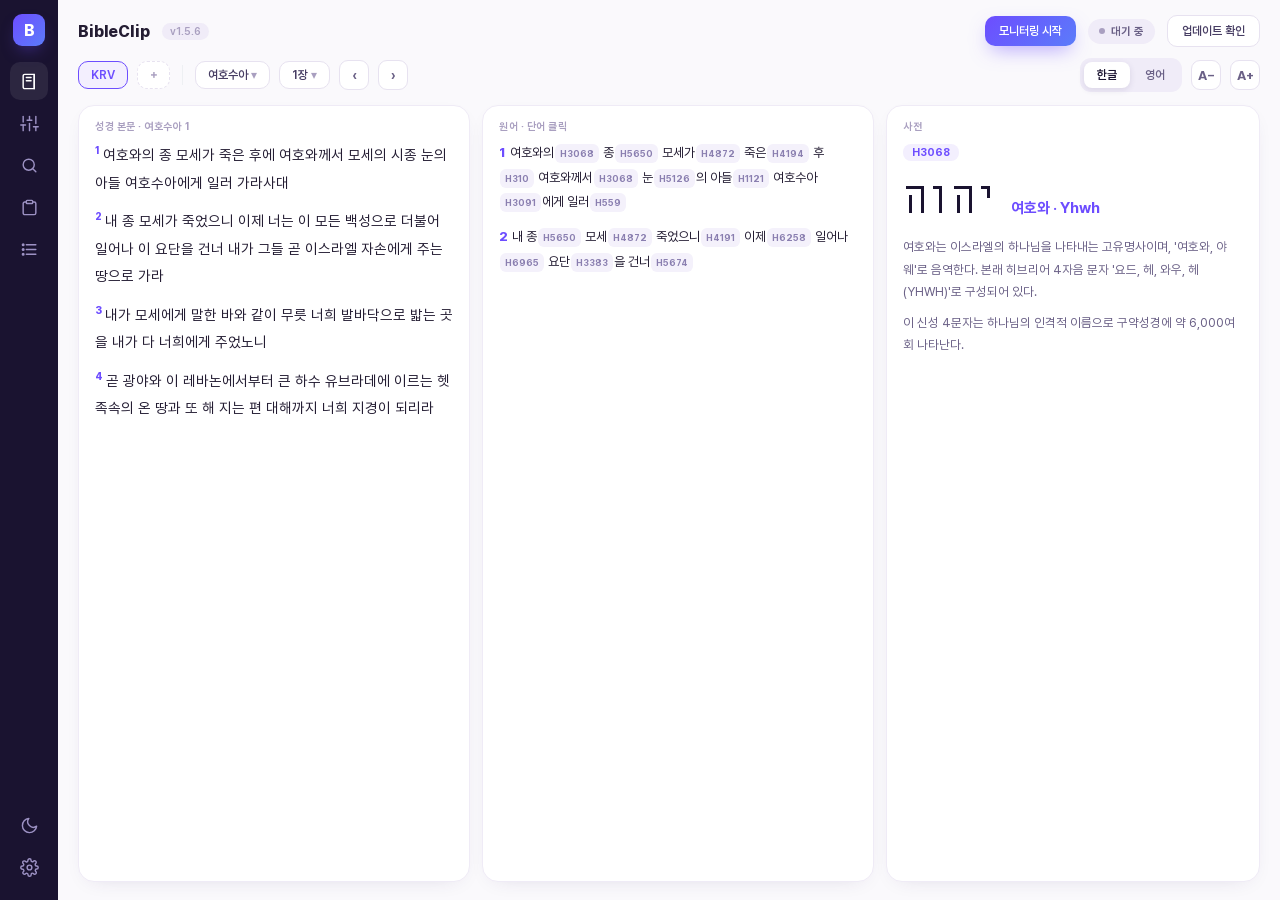
==== commit a49814cf: "fix: v1.5.6 — 드롭다운 목록 내부 스크롤 시 메뉴가 닫히던 버그 수정 v1.5.5 직후 발견된 실사용 버그. 책/장(및 역본) 드롭다운을 열고 목록 안에서 스크롤하면 메" ====
--- a/web/index.html
+++ b/web/index.html
@@ -54,7 +54,7 @@
     <!-- Top bar -->
     <header class="topbar">
       <span class="brand">BibleClip</span>
-      <span class="ver" id="app-ver">v1.5.5</span>
+      <span class="ver" id="app-ver">v1.5.6</span>
       <span class="spacer"></span>
       <button class="btn primary" id="monitor-btn">모니터링 시작</button>
       <span class="badge" id="status-badge">대기 중</span>
